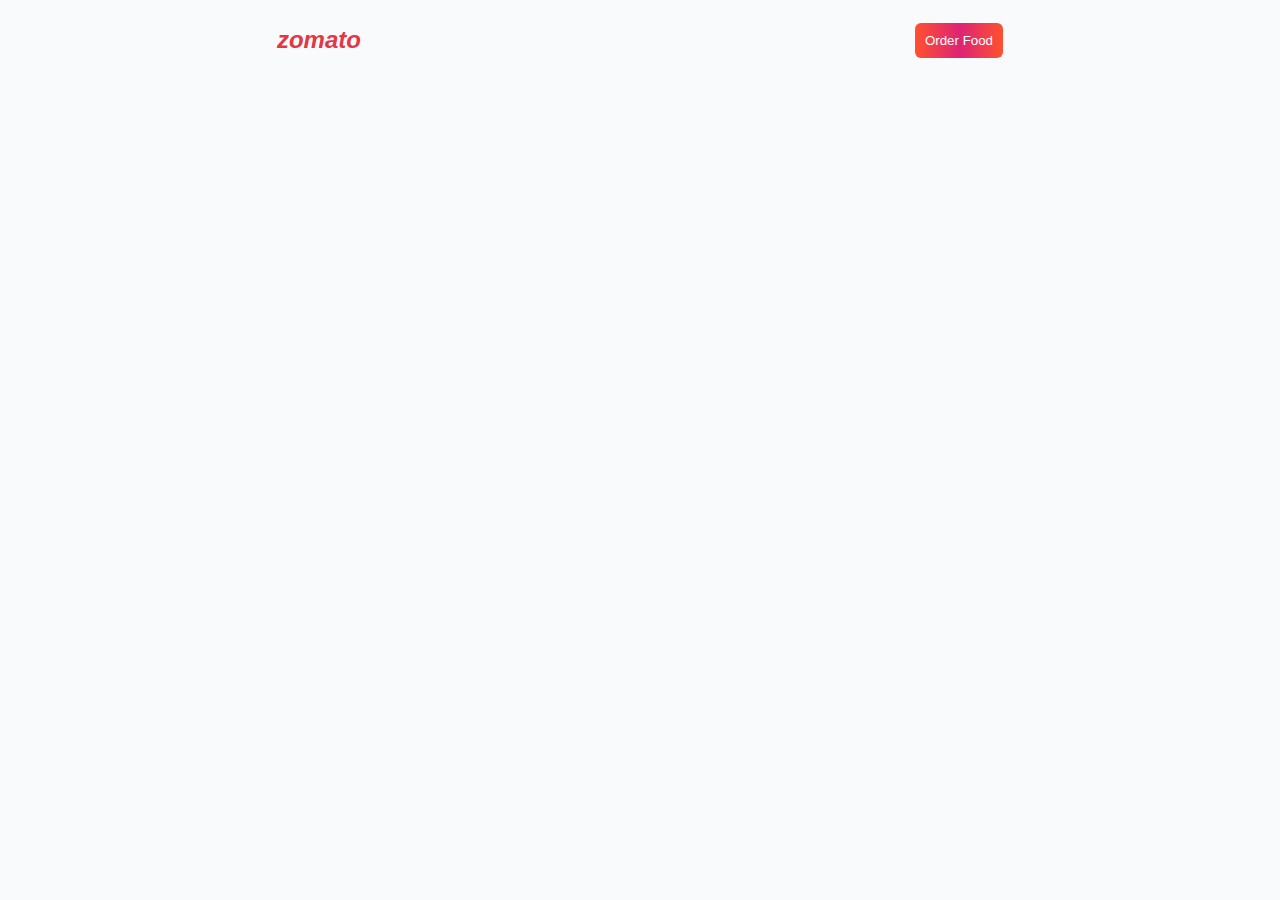
==== zomatoweb/index.html @ e8b5434d "changed files" ====
<!DOCTYPE html>
<html lang="en">

<head>
    <meta charset="UTF-8">
    <meta http-equiv="X-UA-Compatible" content="IE=edge">
    <meta name="viewport" content="width=device-width, initial-scale=1.0">
    <title>zomato.com</title>

    <link rel="preconnect" href="https://fonts.googleapis.com">
    <link rel="preconnect" href="https://fonts.gstatic.com" crossorigin>
    <link
        href="https://fonts.googleapis.com/css2?family=Merriweather:ital,wght@0,300;0,400;0,700;0,900;1,300;1,400;1,700;1,900&display=swap"
        rel="stylesheet">
    <link rel="stylesheet" href="style.css">
</head>

<body>
    <header>
        <nav class="navbar">
            <div class="logo">
                zomato
            </div>
            <div>
                <button class="nav__item">Order Food</button>
            </div>
        </nav>
    </header>

</body>

</html>
---- zomatoweb/style.css ----
* {
    margin: 0;
    padding: 0;
}

body {
    font-family: merriweather, sans-serif;
    background-color: #f9fafc;
}

.navbar {
    background-color: #f9fafc;
    display: flex;
    flex-wrap: wrap;
    justify-content: space-around;
    align-items: center;
    height: 80px;
    

}

.logo {
    color: #E23744;
    font-size: 24px;
    font-weight: 900;
    font-style: oblique;
    font-family: sans-serif;
}

.nav__item {
    background-image: linear-gradient(
        to right,
        #ff512f 0%,#dd2476 51%,#ff512f 100%
        );
    color: white;
    border:none;
    border-radius: 6px;
    padding: 10px;
}
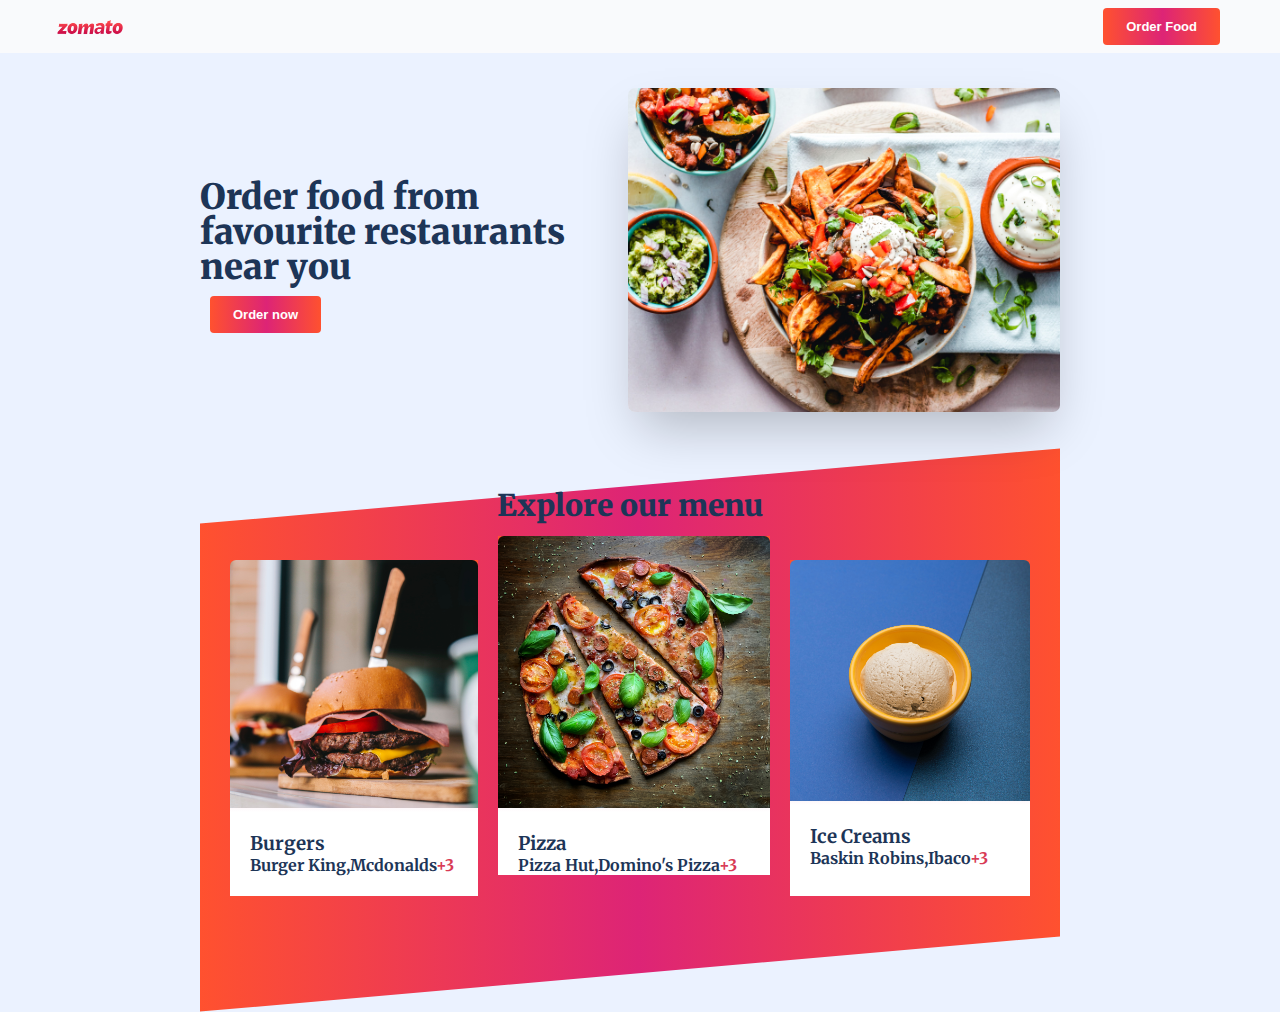
==== commit 5e340101: "new changes" ====
--- a/zomatoweb/index.html
+++ b/zomatoweb/index.html
@@ -19,13 +19,68 @@
     <header>
         <nav class="navbar">
             <div class="logo">
-                zomato
+                <img src="assets/logo.png" alt="logo" class="logo__image">
             </div>
-            <div>
-                <button class="nav__item">Order Food</button>
+            <div class="nav__button_container">
+                <button class="nav__item pri-button">Order Food</button>
             </div>
         </nav>
     </header>
+    <main class="container">
+        <!-- hero -->
+        <section class="hero__container">
+            <div class="hero__image__container">
+                <img src="assets/hero.jpg" alt="hero image" class="hero__image">
+            </div>
+            <div class="hero__lines">
+                <h1 class="hero__text">
+                    Order food from favourite restaurants near you
+                </h1>
+                <div class="hero__button__container">
+                    <button class="pri-button">
+                        Order now
+                    </button>
+                </div>
+            </div>
+        </section>
+        <section class="ex__menu__container">
+            <!-- explore menu -->
+            <div class="ex__menu__bg">
+
+            </div>
+            <h1 class="ex__menu__text">Explore our menu</h1>
+            <div class="foodcard__list">
+                <div class="foodcard">
+                    <div class="food__card__image__container">
+                        <img src="assets/burger.jpg" alt="burger" class="food__card__image">
+                    </div>
+                    <div class="food__card__text">
+                        <h3>Burgers</h3>
+                        <p>Burger King,Mcdonalds<span style="color:#D83A56">+3</span></p>
+                    </div>
+                </div>
+                <div class="foodcard" id="pizza__card">
+                    <div class="food__card__image__container">
+                        <img src="assets/pizza.jpg" alt="burger" class="food__card__image">
+                    </div>
+                    <div class="food__card__text">
+                        <h3>Pizza</h3>
+                        <p>Pizza Hut,Domino's Pizza<span style="color:#D83A56">+3</span></p>
+                    </div>
+                </div>
+                <div class="foodcard">
+                    <div class="food__card__image__container">
+                        <img src="assets/iceCream.jpg" alt="burger" class="food__card__image">
+                    </div>
+                    <div class="food__card__text">
+                        <h3>Ice Creams</h3>
+                        <p>Baskin Robins,Ibaco<span style="color:#D83A56">+3</p>
+                        </p>
+                    </div>
+                </div>
+            </div>
+        </section>
+    </main>
 
 </body>
 
--- a/zomatoweb/style.css
+++ b/zomatoweb/style.css
@@ -5,35 +5,176 @@
 
 body {
     font-family: merriweather, sans-serif;
-    background-color: #f9fafc;
+    background-color: #ebf2ff;
 }
 
 .navbar {
     background-color: #f9fafc;
     display: flex;
     flex-wrap: wrap;
-    justify-content: space-around;
+    justify-content: space-between;
     align-items: center;
-    height: 80px;
-    
-
+    padding-left: 25px;
+    padding-right: 25px;
 }
 
 .logo {
-    color: #E23744;
-    font-size: 24px;
-    font-weight: 900;
-    font-style: oblique;
-    font-family: sans-serif;
+    width: 80px;
 }
 
-.nav__item {
-    background-image: linear-gradient(
-        to right,
-        #ff512f 0%,#dd2476 51%,#ff512f 100%
-        );
+.logo__image {
+    width: 100%;
+}
+
+.pri-button {
+    background-image: linear-gradient(to right,
+            #ff512f 0%, #dd2476 51%, #ff512f 100%);
     color: white;
-    border:none;
-    border-radius: 6px;
-    padding: 10px;
+    border: none;
+    border-radius: 5px;
+    font-weight: bold;
+    padding: 9px 18px 9px 18px;
+    border-radius: 4px;
+}
+
+.pri-button:hover {
+    background-image: linear-gradient(0deg,
+            #ff512f 0%, #dd2476 51%, #ff512f 100%);
+    border: 1px solid #dd2476;
+    cursor: pointer;
+}
+
+.container {
+    padding: 15px;
+}
+
+.hero__image__container {
+    width: 100%;
+}
+
+.hero__button__container {
+    padding-left: 10px;
+    padding-top: 5px;
+}
+
+.hero__image {
+    width: 100%;
+    box-shadow: 0 25px 50px -12px rgb(0 0 0 / 25%);
+    border-radius: 7px;
+}
+
+.hero__lines {
+    line-height: 35px;
+    padding-top: 20px;
+}
+
+.hero__text {
+    font-size: 30px;
+    color: #1D3557;
+    font-weight: 900;
+    display: inline-block;
+}
+
+.ex__menu__container {
+    position: relative;
+    margin-top: 70px;
+}
+
+.ex__menu__text {
+    font-size: 30px;
+    color: #1D3557;
+    text-align: center;
+    margin-top: 45px;
+    margin-bottom: 36px;
+    font-weight: 900;
+}
+
+.foodcard {
+    background-color: white;
+    margin-bottom: 15px;
+}
+
+.food__card__image__container {
+    width: 100%;
+    background-image:linear-gradient(180deg,
+    #ff512f 0%, #dd2476 51%, white 100%);
+}
+
+.food__card__image {
+    width: 100%;
+    height:100%;
+    border-radius: 6px 6px 0 0;
+}
+
+.food__card__text {
+    color: #1D3557;
+    font-weight: bolder;
+    padding-top: 20px;
+    padding-right: 20px;
+    padding-left: 20px; 
+}
+
+@media (min-width:768px) {
+    .navbar {
+        height: 53px;
+        padding-left: 50px;
+        padding-right: 60px;
+    }
+
+    .pri-button {
+        font-size: 13px;
+        padding: 11px 23px 11px 23px;
+        border-radius: 4px;
+    }
+
+    .nav__button_container {
+        margin-bottom: 5px;
+    }
+
+    .hero__container {
+        margin-top: 3px;
+        display: flex;
+        flex-direction: row-reverse;
+        align-items: center;
+        gap: 20px;
+    }
+
+    .hero__lines {
+        line-height: 35px;
+    }
+
+    .hero__text {
+        font-size: 35px;
+        margin-bottom: 0px;
+    }
+
+    .hero__image {
+        margin-top: 12px;
+    }
+
+    .foodcard__list {
+        display: flex;
+        gap: 20px;
+        padding: 0 30px;
+    }
+    .ex__menu__bg{
+        position:absolute;
+        width:100%;
+        height:115%;
+        background-image: linear-gradient(to right,
+                #ff512f 0%, #dd2476 51%, #ff512f 100%);
+        z-index:-3;
+        transform:skewY(-5deg);
+        }
+    
+    #pizza__card {
+        margin-top: -24px;
+        margin-bottom: 36px;
+    }
+}
+
+@media (min-width:1024px) {
+    .container {
+        padding: 20px 220px 0 200px;
+    }
 }